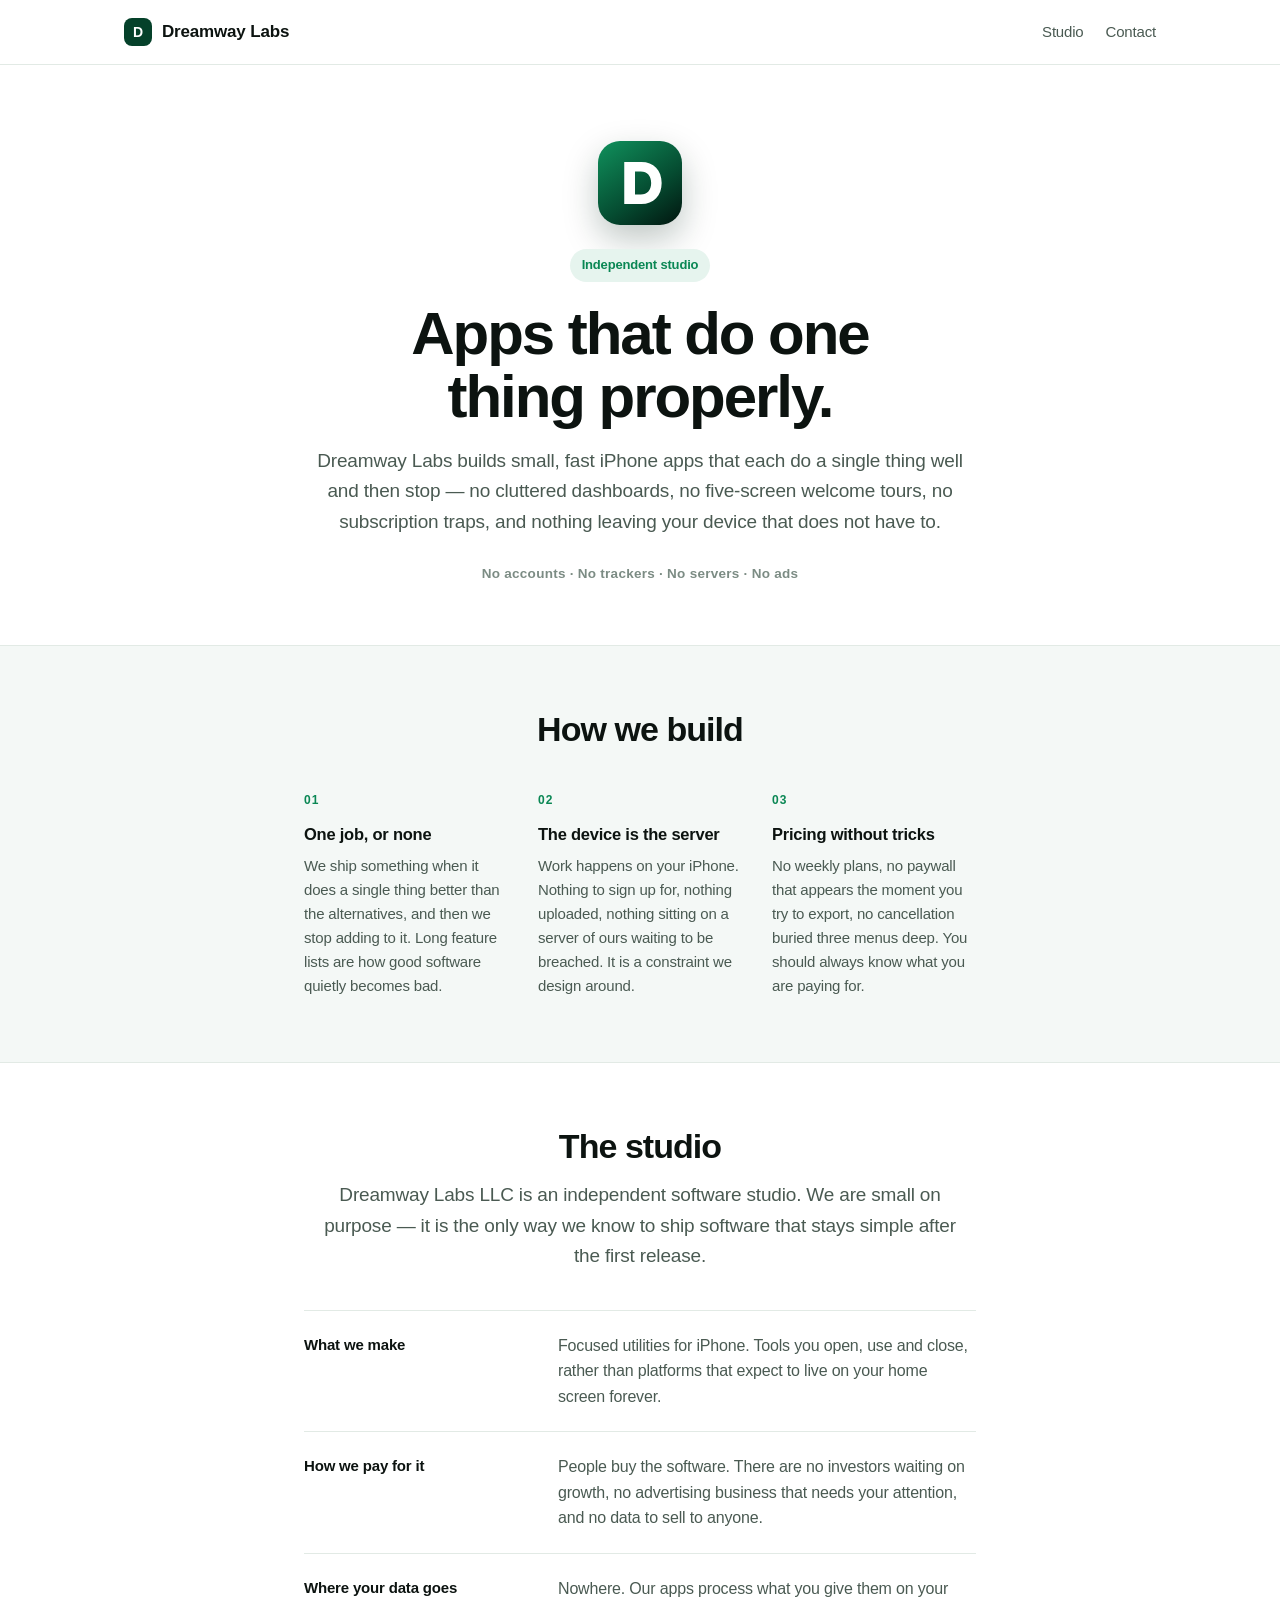
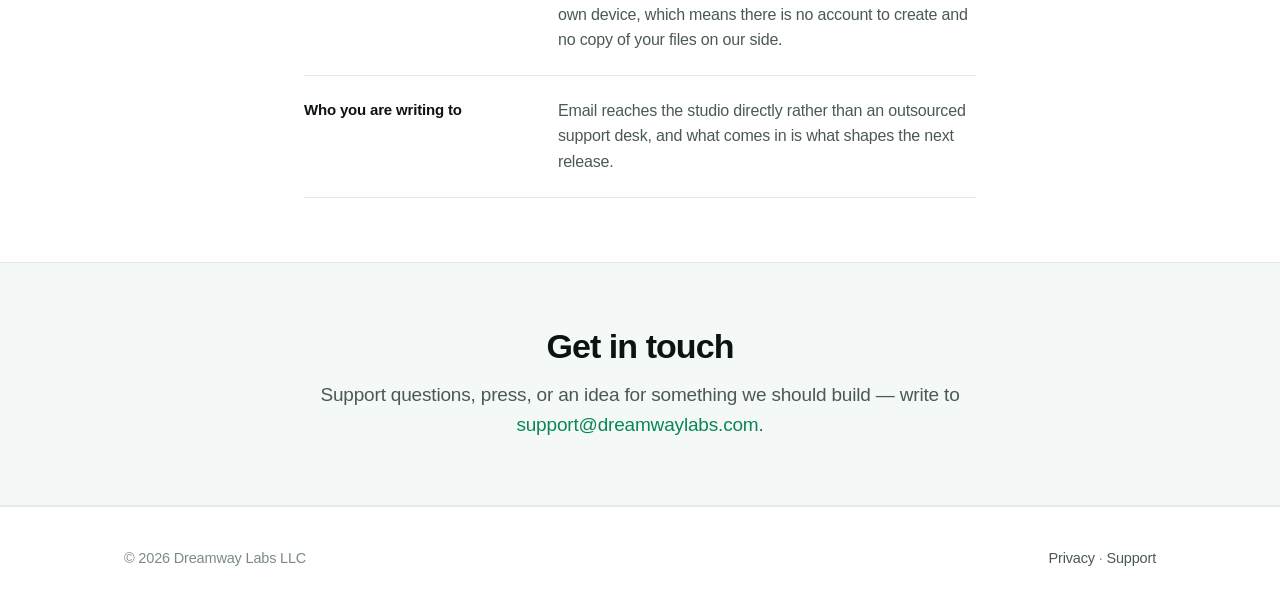
==== index.html @ 74a4575c "Dreamway Labs website" ====
<!DOCTYPE html>
<html lang="en">
<head>
<meta charset="utf-8">
<meta name="viewport" content="width=device-width,initial-scale=1">
<title>Dreamway Labs — an independent software studio</title>
<meta name="description" content="Dreamway Labs is a small independent studio building focused iPhone apps. No clutter, no dark patterns, and nothing leaving your device that does not have to.">
<link rel="stylesheet" href="assets/site.css">
<link rel="icon" href="assets/favicon.svg" type="image/svg+xml">
<link rel="apple-touch-icon" href="assets/apple-touch-icon.png">
<meta name="theme-color" content="#05412A">
<link rel="canonical" href="https://dreamwaylabs.com/">
<meta property="og:title" content="Dreamway Labs">
<meta property="og:description" content="An independent studio building focused iPhone apps.">
<meta property="og:type" content="website">
<meta property="og:url" content="https://dreamwaylabs.com/">
<meta property="og:image" content="https://dreamwaylabs.com/assets/og-image.png">
<meta name="twitter:card" content="summary_large_image">
</head>
<body>

<header><div class="wrap">
  <a class="brand" href="./"><span class="mark">D</span>Dreamway Labs</a>
  <nav><a href="#studio">Studio</a><a href="#contact">Contact</a></nav>
</div></header>

<div class="hero"><div class="wrap narrow" style="text-align:center">
  <svg class="hero-mark" viewBox="0 0 64 64" aria-hidden="true">
    <defs><linearGradient id="m" x1="0.15" y1="0" x2="0.85" y2="1">
      <stop offset="0" stop-color="#0F8A58"/><stop offset=".6" stop-color="#054C31"/>
      <stop offset="1" stop-color="#021D14"/></linearGradient></defs>
    <rect width="64" height="64" rx="14" fill="url(#m)"/>
    <path d="M20 16h13c9.4 0 15.5 6.2 15.5 16S42.4 48 33 48H20V16zm8.2 7.2v17.6h4.4c4.9 0 7.9-3.3 7.9-8.8s-3-8.8-7.9-8.8h-4.4z" fill="#fff"/>
  </svg>
  <span class="eyebrow">Independent studio</span>
  <h1>Apps that do one<br>thing properly.</h1>
  <p class="lede" style="margin:18px auto 0">Dreamway Labs builds small, fast iPhone apps that
    each do a single thing well and then stop — no cluttered dashboards, no five-screen welcome
    tours, no subscription traps, and nothing leaving your device that does not have to.</p>
  <p class="stance">No accounts · No trackers · No servers · No ads</p>
</div></div>

<section class="sec-alt"><div class="wrap narrow">
  <h2 style="text-align:center">How we build</h2>
  <div class="principles">
    <div class="principle">
      <span class="num">01</span>
      <b>One job, or none</b>
      <p>We ship something when it does a single thing better than the alternatives, and then
        we stop adding to it. Long feature lists are how good software quietly becomes bad.</p>
    </div>
    <div class="principle">
      <span class="num">02</span>
      <b>The device is the server</b>
      <p>Work happens on your iPhone. Nothing to sign up for, nothing uploaded, nothing sitting
        on a server of ours waiting to be breached. It is a constraint we design around.</p>
    </div>
    <div class="principle">
      <span class="num">03</span>
      <b>Pricing without tricks</b>
      <p>No weekly plans, no paywall that appears the moment you try to export, no cancellation
        buried three menus deep. You should always know what you are paying for.</p>
    </div>
  </div>
</div></section>

<section id="studio"><div class="wrap narrow">
  <h2 style="text-align:center">The studio</h2>
  <p class="lede" style="margin:14px auto 0;text-align:center">Dreamway Labs LLC is an
    independent software studio. We are small on purpose — it is the only way we know to ship
    software that stays simple after the first release.</p>

  <dl class="facts">
    <div class="row">
      <dt>What we make</dt>
      <dd>Focused utilities for iPhone. Tools you open, use and close, rather than platforms
        that expect to live on your home screen forever.</dd>
    </div>
    <div class="row">
      <dt>How we pay for it</dt>
      <dd>People buy the software. There are no investors waiting on growth, no advertising
        business that needs your attention, and no data to sell to anyone.</dd>
    </div>
    <div class="row">
      <dt>Where your data goes</dt>
      <dd>Nowhere. Our apps process what you give them on your own device, which means there is
        no account to create and no copy of your files on our side.</dd>
    </div>
    <div class="row">
      <dt>Who you are writing to</dt>
      <dd>Email reaches the studio directly rather than an outsourced support desk, and what
        comes in is what shapes the next release.</dd>
    </div>
  </dl>
</div></section>

<section id="contact" class="sec-alt"><div class="wrap narrow" style="text-align:center">
  <h2>Get in touch</h2>
  <p class="lede" style="margin:14px auto 0">Support questions, press, or an idea for something
    we should build — write to
    <a href="mailto:support@dreamwaylabs.com">support@dreamwaylabs.com</a>.</p>
</div></section>

<footer><div class="wrap">
  <span>© 2026 Dreamway Labs LLC</span>
  <span><a href="scanitfast/privacy/">Privacy</a> · <a href="scanitfast/support/">Support</a></span>
</div></footer>

</body>
</html>
---- assets/site.css ----
/* Dreamway Labs — shared styles */
:root{
  --accent:#0A8754; --accent-deep:#05412A; --accent-bright:#32D583;
  --ink:#0C1310; --ink-2:#4A5A52; --ink-3:#7C8C84;
  --bg:#FFFFFF; --bg-2:#F4F8F6; --line:#E2EAE5;
  --maxw:1080px;
}
*{margin:0;padding:0;box-sizing:border-box;-webkit-font-smoothing:antialiased}
html{scroll-behavior:smooth}
body{
  font-family:-apple-system,BlinkMacSystemFont,'Inter','Segoe UI',Roboto,Helvetica,Arial,sans-serif;
  color:var(--ink);background:var(--bg);line-height:1.6;letter-spacing:-0.011em;
}
a{color:var(--accent);text-decoration:none}
a:hover{text-decoration:underline}
.wrap{max-width:var(--maxw);margin:0 auto;padding:0 24px}
.narrow{max-width:720px}

/* header */
header{border-bottom:1px solid var(--line);position:sticky;top:0;background:rgba(255,255,255,.88);
  backdrop-filter:saturate(180%) blur(12px);z-index:50}
header .wrap{display:flex;align-items:center;justify-content:space-between;height:64px}
.brand{display:flex;align-items:center;gap:10px;font-weight:700;font-size:17px;color:var(--ink)}
.brand:hover{text-decoration:none}
.brand .mark{width:28px;height:28px;border-radius:8px;background:var(--accent-deep);
  display:grid;place-items:center;color:#fff;font-size:14px;font-weight:800}
nav a{font-size:15px;font-weight:500;color:var(--ink-2);margin-left:22px}
nav a:hover{color:var(--accent)}

/* hero */
.hero{padding:76px 0 60px}
.hero-grid{display:grid;grid-template-columns:1.05fr .95fr;gap:56px;align-items:center}
.eyebrow{display:inline-flex;align-items:center;gap:8px;font-size:13px;font-weight:600;
  color:var(--accent);background:#E6F4EE;padding:6px 12px;border-radius:100px;margin-bottom:20px}
h1{font-size:clamp(38px,5.6vw,60px);line-height:1.05;letter-spacing:-0.034em;font-weight:800;text-wrap:balance}
.lede{font-size:19px;color:var(--ink-2);margin-top:18px;max-width:34em;text-wrap:pretty}
.cta-row{display:flex;gap:12px;align-items:center;margin-top:30px;flex-wrap:wrap}
.btn{display:inline-flex;align-items:center;gap:9px;height:52px;padding:0 24px;border-radius:13px;
  font-weight:600;font-size:16px;background:var(--accent);color:#fff;box-shadow:0 6px 18px rgba(10,135,84,.26)}
.btn:hover{background:#087247;text-decoration:none}
.btn.ghost{background:#fff;color:var(--ink);border:1px solid var(--line);box-shadow:none}
.btn.disabled{background:var(--bg-2);color:var(--ink-3);box-shadow:none;pointer-events:none}

/* phone mock */
.phone{width:270px;height:566px;border-radius:44px;background:#0C1310;padding:9px;
  box-shadow:0 30px 70px rgba(6,40,26,.28);margin:0 auto;position:relative}
.phone .glass{width:100%;height:100%;border-radius:36px;overflow:hidden;position:relative;
  background:linear-gradient(180deg,#F7FBF9,#F2F2F7)}
.phone .island{position:absolute;top:9px;left:50%;transform:translateX(-50%);
  width:82px;height:24px;background:#0C1310;border-radius:14px;z-index:5}
.scr{position:absolute;inset:0;display:flex;flex-direction:column;align-items:center;
  padding:64px 24px 24px;text-align:center}
.scr .app-mark{width:62px;height:62px;border-radius:17px;background:var(--accent);
  display:grid;place-items:center;margin-bottom:16px;box-shadow:0 8px 20px rgba(10,135,84,.3)}
.scr h3{font-size:21px;line-height:1.15;font-weight:800;letter-spacing:-0.02em}
.scr .sub{font-size:12.5px;color:var(--ink-2);margin-top:6px}
.scr ul{list-style:none;margin-top:20px;align-self:stretch;display:flex;flex-direction:column;gap:10px}
.scr li{display:flex;gap:8px;align-items:center;font-size:12.5px;font-weight:500;text-align:left}
.scr li svg{flex:none;color:var(--accent)}
.scr .fake-btn{margin-top:auto;width:100%;height:40px;border-radius:11px;background:var(--accent);
  color:#fff;font-size:13px;font-weight:600;display:grid;place-items:center}
.scr .note{font-size:9.5px;color:var(--ink-3);margin-top:8px;line-height:1.35}

/* sections */
section{padding:64px 0}
.sec-alt{background:var(--bg-2);border-top:1px solid var(--line);border-bottom:1px solid var(--line)}
h2{font-size:clamp(26px,3.4vw,34px);line-height:1.15;letter-spacing:-0.028em;font-weight:800}
h2 + .lede{margin-top:14px}
.grid3{display:grid;grid-template-columns:repeat(3,1fr);gap:26px;margin-top:40px}
.card{background:#fff;border:1px solid var(--line);border-radius:16px;padding:24px}
.sec-alt .card{background:#fff}
.card h3{font-size:17px;font-weight:700;margin-bottom:7px;letter-spacing:-0.015em}
.card p{font-size:15px;color:var(--ink-2)}
.card .ico{width:40px;height:40px;border-radius:11px;background:#E6F4EE;display:grid;place-items:center;
  color:var(--accent);margin-bottom:14px}

/* pricing / promise */
.promise{display:grid;grid-template-columns:repeat(2,1fr);gap:16px;margin-top:34px}
.promise div{display:flex;gap:12px;align-items:flex-start;background:#fff;border:1px solid var(--line);
  border-radius:14px;padding:18px 20px}
.promise svg{flex:none;color:var(--accent);margin-top:2px}
.promise b{display:block;font-size:15.5px;font-weight:700}
.promise span{font-size:14.5px;color:var(--ink-2)}

/* app row (studio home) */
.app-row{display:flex;gap:20px;align-items:center;background:#fff;border:1px solid var(--line);
  border-radius:18px;padding:22px;margin-top:32px;box-shadow:0 1px 2px rgba(6,40,26,.05);
  transition:transform .3s ease,box-shadow .3s ease,border-color .3s ease}
.app-row:hover{transform:translateY(-2px);box-shadow:0 14px 34px rgba(6,40,26,.13);border-color:#C6E4D6}
.app-row .icon{width:76px;height:76px;border-radius:19px;flex:none;overflow:hidden}
.app-row h3{font-size:19px;font-weight:700;letter-spacing:-0.017em}
.app-row p{font-size:15px;color:var(--ink-2);margin-top:3px}
.app-row .go{margin-left:auto;flex:none;white-space:nowrap}

/* legal / doc pages */
.doc{padding:56px 0 80px}
.doc h1{font-size:clamp(30px,4vw,40px)}
.doc .updated{font-size:14px;color:var(--ink-3);margin-top:10px}
.doc h2{font-size:21px;margin-top:38px;letter-spacing:-0.018em}
.doc h3{font-size:17px;margin-top:24px;font-weight:700}
.doc p,.doc li{font-size:16.5px;color:var(--ink-2);margin-top:12px}
.doc ul{margin-top:8px;padding-left:22px}
.doc li{margin-top:7px}
.doc strong{color:var(--ink)}
.callout{background:#E6F4EE;border:1px solid #C6E4D6;border-radius:14px;padding:20px 22px;margin-top:26px}
.callout p{color:#0A5B3B;margin-top:0}
.faq{border-top:1px solid var(--line);padding-top:22px;margin-top:26px}
.faq h3{margin-top:0}

/* footer */
footer{border-top:1px solid var(--line);padding:40px 0;font-size:14.5px;color:var(--ink-3)}
footer .wrap{display:flex;justify-content:space-between;gap:20px;flex-wrap:wrap}
footer a{color:var(--ink-2)}

@media(max-width:860px){
  .hero-grid{grid-template-columns:1fr;gap:44px}
  .grid3{grid-template-columns:1fr}
  .promise{grid-template-columns:1fr}
  .hero{padding:52px 0 40px}
  nav a{margin-left:14px;font-size:14px}
}


/* ---------- studio home: stance line, principles, app card ---------- */
.stance{margin-top:26px;font-size:13.5px;font-weight:600;color:var(--ink-3);letter-spacing:.02em;
  font-variant-numeric:oldstyle-nums tabular-nums}
.stance b{color:var(--accent);font-weight:700}

.principles{display:grid;grid-template-columns:repeat(3,1fr);gap:30px;margin-top:42px;text-align:left}
.principle .num{display:block;font-size:12px;font-weight:700;color:var(--accent);letter-spacing:.1em;
  margin-bottom:11px;font-variant-numeric:tabular-nums}
.principle b{display:block;font-size:16.5px;font-weight:700;letter-spacing:-0.014em;margin-bottom:7px;text-wrap:balance}
.principle p{font-size:15px;color:var(--ink-2)}

.app-row .meta{display:flex;flex-wrap:wrap;gap:6px;margin-top:11px}
.app-row .meta span{font-size:11.5px;font-weight:600;color:var(--ink-2);background:var(--bg-2);
  border:1px solid var(--line);border-radius:100px;padding:3px 10px}
.app-row .body{min-width:0}

.signoff{font-size:15.5px;color:var(--ink-2);margin-top:16px}

/* ---------- dark mode: tuned, not inverted ---------- */
@media (prefers-color-scheme:dark){
  :root{
    --accent:#35D98C; --accent-deep:#0B3D2A; --accent-bright:#7BFFC4;
    --ink:#E9F1EC; --ink-2:#A2B4AB; --ink-3:#77877F;
    --bg:#0A0F0D; --bg-2:#0F1613; --line:#1F2B26;
  }
  header{background:rgba(10,15,13,.85)}
  .brand .mark{background:var(--accent);color:#04140D}
  .card,.sec-alt .card,.promise div,.app-row{background:#111A17}
  .app-row{box-shadow:0 1px 2px rgba(0,0,0,.3)}
  .app-row:hover{box-shadow:0 14px 34px rgba(0,0,0,.45);border-color:rgba(53,217,140,.3)}
  .app-row .meta span{background:#0C1411}
  .btn{color:#04140D;box-shadow:0 6px 18px rgba(0,0,0,.45)}
  .btn:hover{background:var(--accent-bright)}
  .btn.ghost{background:#111A17;color:var(--ink);border-color:var(--line)}
  .btn.disabled{background:#141D19;color:var(--ink-3)}
  .eyebrow{background:rgba(53,217,140,.13)}
  .card .ico{background:rgba(53,217,140,.13)}
  .callout{background:rgba(53,217,140,.08);border-color:rgba(53,217,140,.22)}
  .callout p{color:#9BEBC6}
  .doc strong{color:var(--ink)}
  /* the phone is a lit screen: keep its interior on the light palette */
  .phone .glass{--accent:#0A8754;--ink:#0C1310;--ink-2:#4A5A52;--ink-3:#7C8C84}
  .phone{box-shadow:0 30px 70px rgba(0,0,0,.55)}
}

@media(max-width:860px){
  .principles{grid-template-columns:1fr;gap:26px}
  .app-row{flex-wrap:wrap}
  .app-row .go{margin-left:0;width:100%;justify-content:center}
}


/* ---------- studio brand mark + facts ---------- */
.hero-mark{width:84px;height:84px;border-radius:22px;margin:0 auto 24px;display:block;
  box-shadow:0 14px 34px rgba(6,40,26,.26)}

.facts{margin-top:38px;border-top:1px solid var(--line)}
.facts .row{display:grid;grid-template-columns:230px 1fr;gap:24px;padding:22px 0;
  border-bottom:1px solid var(--line);text-align:left}
.facts dt{font-size:15px;font-weight:700;letter-spacing:-0.012em}
.facts dd{font-size:16px;color:var(--ink-2)}

@media(max-width:860px){
  .facts .row{grid-template-columns:1fr;gap:6px;padding:18px 0}
}
@media (prefers-color-scheme:dark){
  .hero-mark{box-shadow:0 14px 34px rgba(0,0,0,.5)}
}
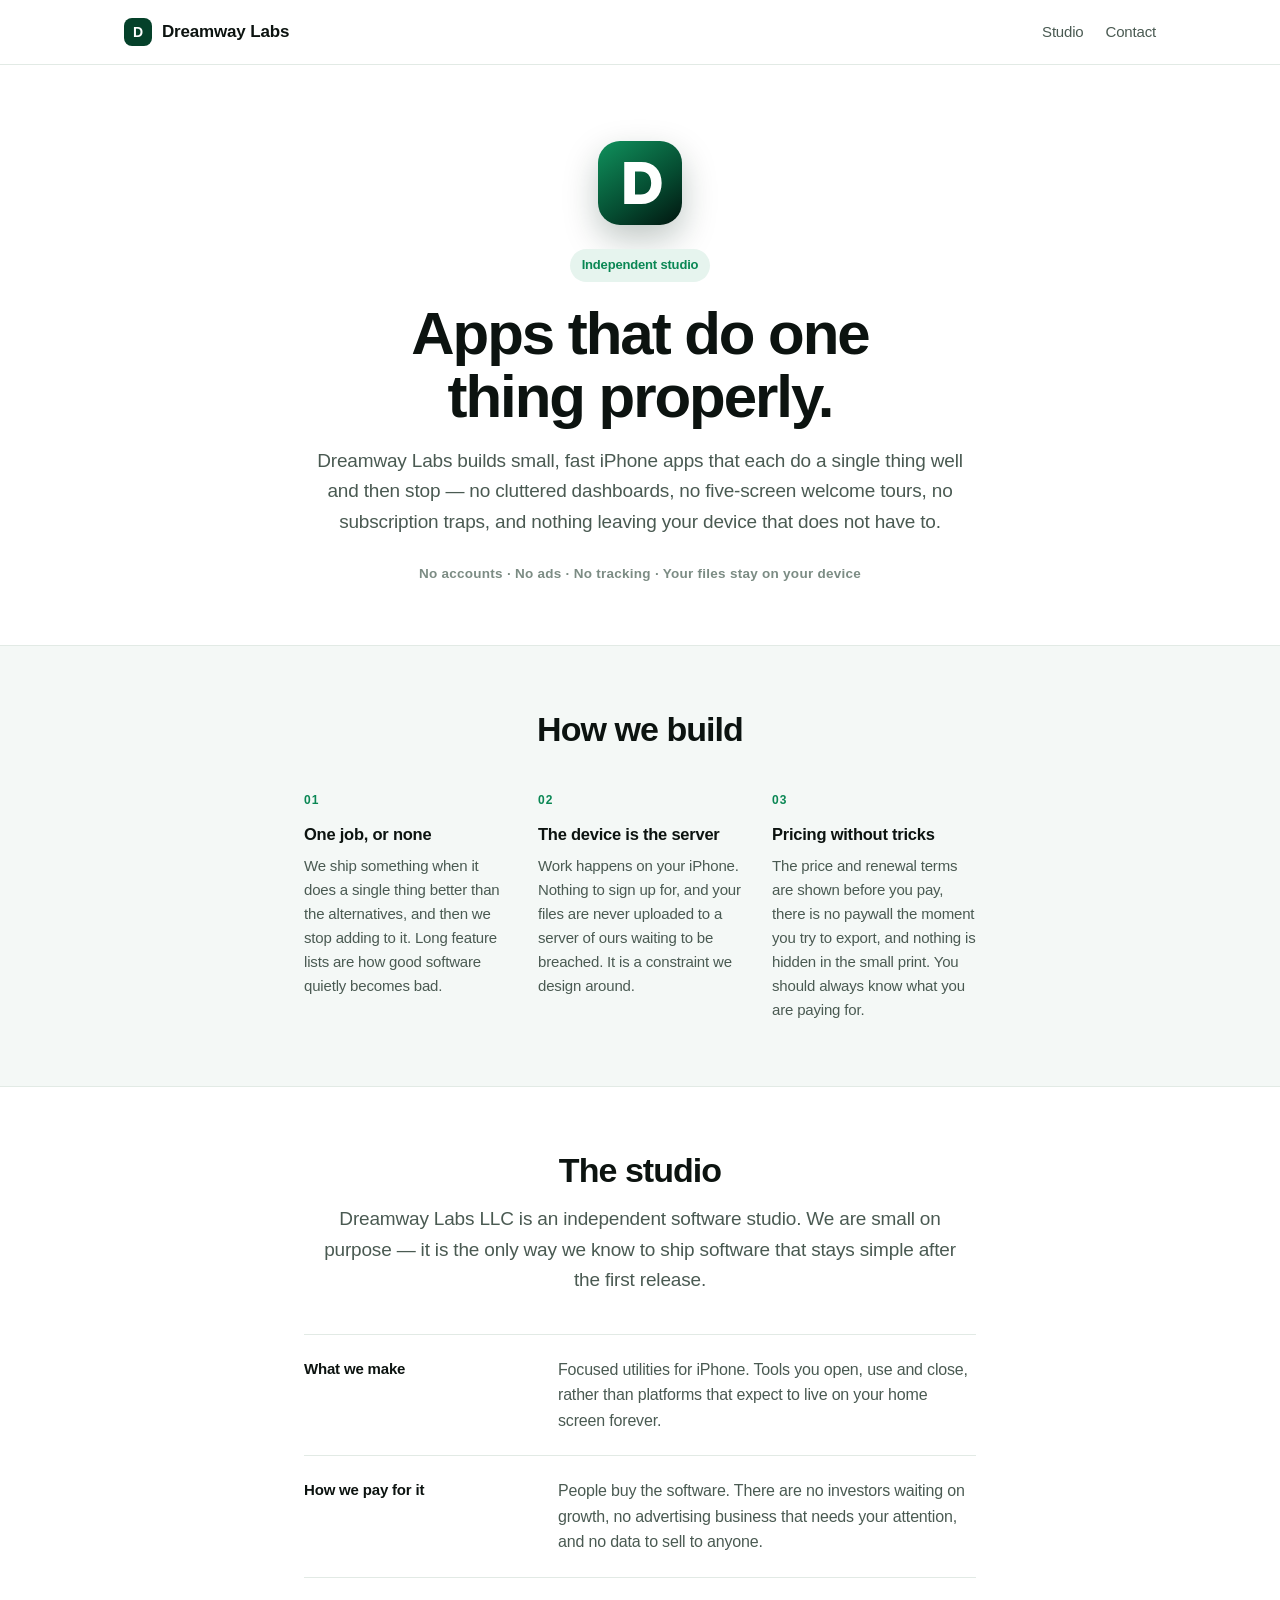
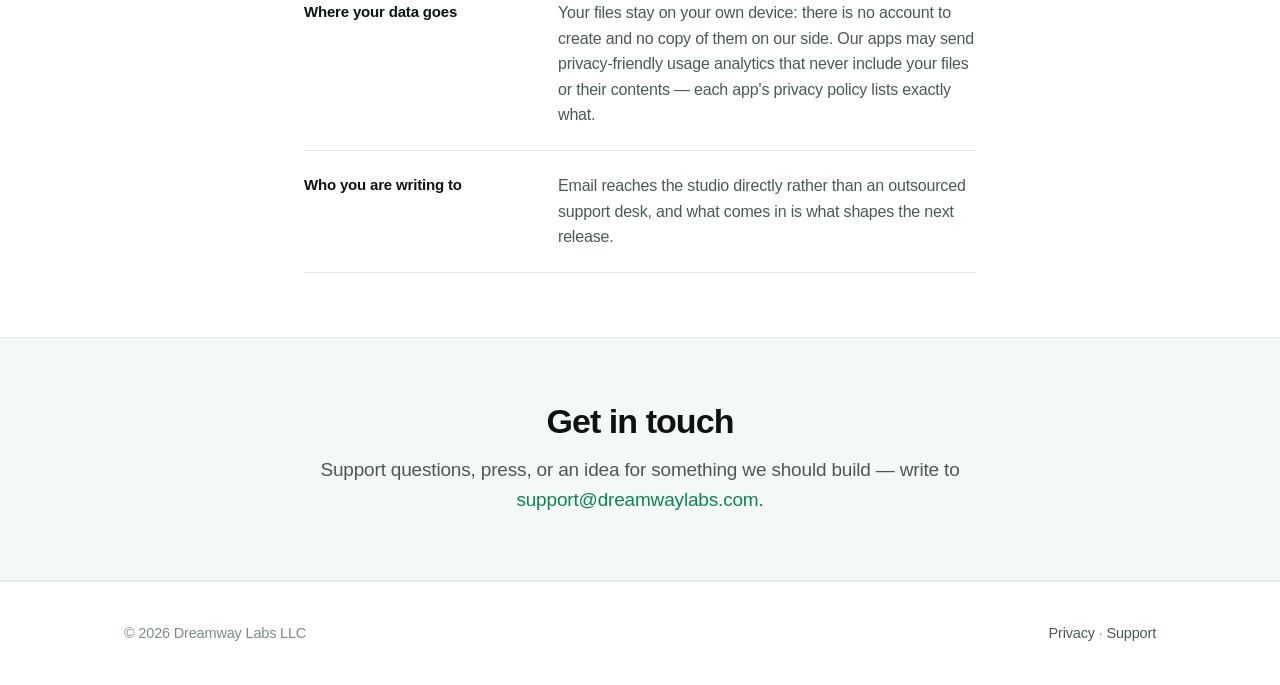
==== commit f096b398: "ScanItFast publicada: enlace a la App Store y afirmaciones alineadas con el producto - Botón "Downlo" ====
--- a/index.html
+++ b/index.html
@@ -4,7 +4,7 @@
 <meta charset="utf-8">
 <meta name="viewport" content="width=device-width,initial-scale=1">
 <title>Dreamway Labs — an independent software studio</title>
-<meta name="description" content="Dreamway Labs is a small independent studio building focused iPhone apps. No clutter, no dark patterns, and nothing leaving your device that does not have to.">
+<meta name="description" content="Dreamway Labs is a small independent studio building focused iPhone apps. No clutter, no dark patterns, and your documents stay on your device.">
 <link rel="stylesheet" href="assets/site.css">
 <link rel="icon" href="assets/favicon.svg" type="image/svg+xml">
 <link rel="apple-touch-icon" href="assets/apple-touch-icon.png">
@@ -37,7 +37,7 @@
   <p class="lede" style="margin:18px auto 0">Dreamway Labs builds small, fast iPhone apps that
     each do a single thing well and then stop — no cluttered dashboards, no five-screen welcome
     tours, no subscription traps, and nothing leaving your device that does not have to.</p>
-  <p class="stance">No accounts · No trackers · No servers · No ads</p>
+  <p class="stance">No accounts · No ads · No tracking · Your files stay on your device</p>
 </div></div>
 
 <section class="sec-alt"><div class="wrap narrow">
@@ -52,14 +52,15 @@
     <div class="principle">
       <span class="num">02</span>
       <b>The device is the server</b>
-      <p>Work happens on your iPhone. Nothing to sign up for, nothing uploaded, nothing sitting
-        on a server of ours waiting to be breached. It is a constraint we design around.</p>
+      <p>Work happens on your iPhone. Nothing to sign up for, and your files are never uploaded
+        to a server of ours waiting to be breached. It is a constraint we design around.</p>
     </div>
     <div class="principle">
       <span class="num">03</span>
       <b>Pricing without tricks</b>
-      <p>No weekly plans, no paywall that appears the moment you try to export, no cancellation
-        buried three menus deep. You should always know what you are paying for.</p>
+      <p>The price and renewal terms are shown before you pay, there is no paywall the moment you
+        try to export, and nothing is hidden in the small print. You should always know what you
+        are paying for.</p>
     </div>
   </div>
 </div></section>
@@ -83,8 +84,9 @@
     </div>
     <div class="row">
       <dt>Where your data goes</dt>
-      <dd>Nowhere. Our apps process what you give them on your own device, which means there is
-        no account to create and no copy of your files on our side.</dd>
+      <dd>Your files stay on your own device: there is no account to create and no copy of them
+        on our side. Our apps may send privacy-friendly usage analytics that never include your
+        files or their contents — each app's privacy policy lists exactly what.</dd>
     </div>
     <div class="row">
       <dt>Who you are writing to</dt>
